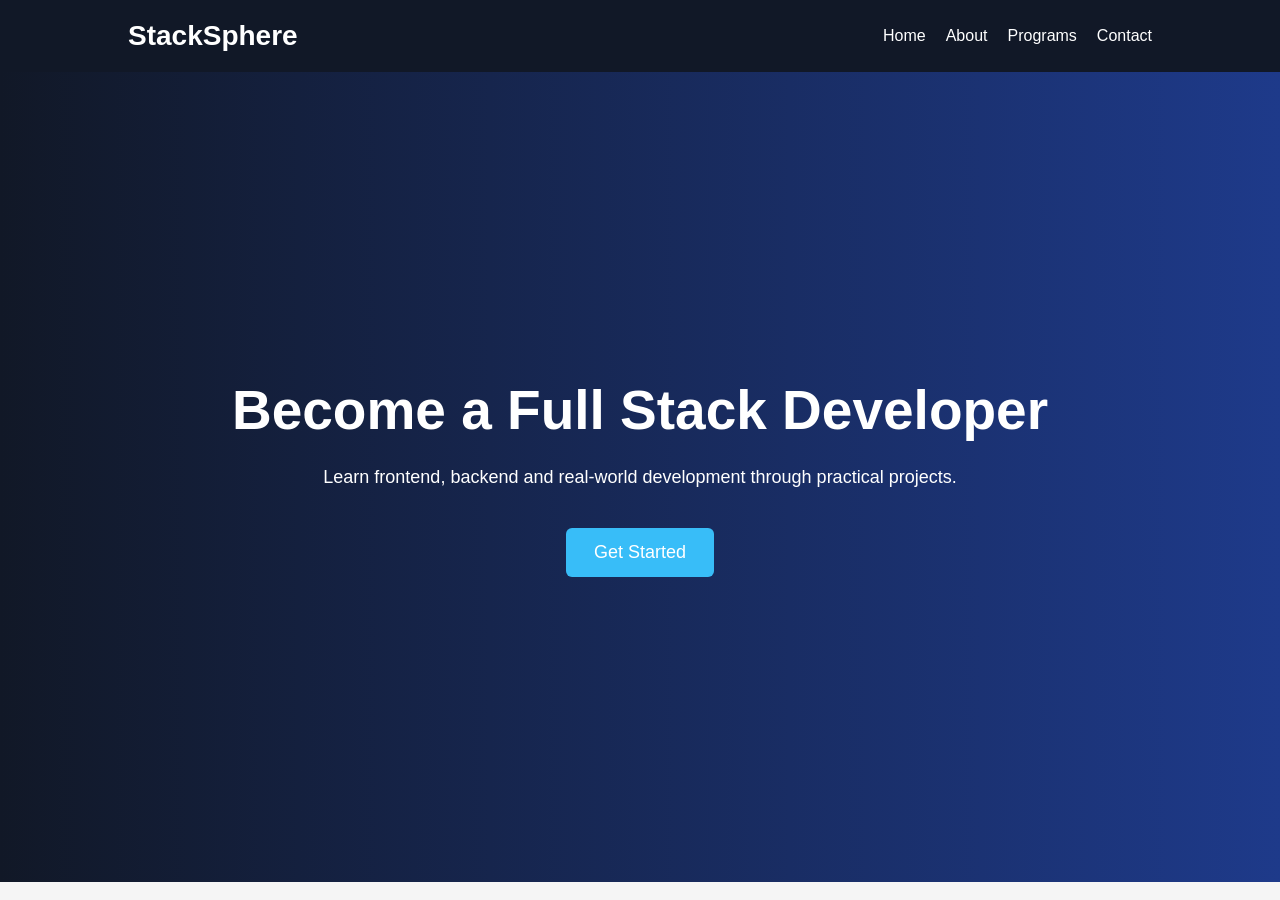
==== project-1/index.html @ 11b7bc64 "Completed hero section and navbar styling" ====
<!DOCTYPE html>
<html lang="en">
<head>
    <meta charset="UTF-8">
    <meta name="viewport" content="width=device-width, initial-scale=1.0">
    <title>StackSphere | Industrial Training</title>

    <link rel="stylesheet" href="css/style.css">
</head>
<body>
    
    <!--NAVBAR-->
    <header>
        <nav class="navbar">
            <h2 class="logo">StackSphere</h2>
            <ul class="nav-links">
                <li><a href="#">Home</a></li>
                <li><a href="#about">About</a></li>
                <li><a href="#programs">Programs</a></li>
                <li><a href="#contact">Contact</a></li>
            </ul>
            <div class="menu-btn">☰</div>
        </nav>
    </header>

    <!--HERO SECTION-->
    <section class="hero">
        <div class="hero-content">
            <h1>Become a Full Stack Developer</h1>
            <p>
                Learn frontend, backend and real-world development through practical projects.
            </p>
            <button>Get Started</button>
        </div>
    </section>
</body>
</html>
---- project-1/css/style.css ----
*{
    margin: 0;
    padding: 0;
    box-sizing: border-box;
    font-family: Arial, sans-serif;
}

body{
    background-color: #f5f5f5;
    color: #000;
}

/*NAVBAR*/
.navbar{
    display: flex;
    justify-content: space-between;
    align-items: center;
    padding: 20px 10%;
    background: #111827;
    color: white;
    position: sticky;
    top: 0;
}

.logo{
    font-size: 28px;
    color: white;
}

.nav-links{
    display: flex;
    list-style: none;
    gap: 20px;
}

.nav-links a{
    color: white;
    text-decoration: none;
    transition: 0.3s;
}

.nav-links a:hover{
    color: #38bdf8;
}

.menu-btn{
    display: none;
    font-size: 30px;
    cursor: pointer;
}

/*HERO SECTION*/

.hero{
    height: 90vh;
    display: flex;
    justify-content: center;
    align-items: center;
    text-align: center;
    background: linear-gradient(to right, #111827, #1e3a8a);
    color: white;
    padding: 20px;
}

.hero-content h1{
    font-size: 55px;
    margin-bottom: 25px;
}

.hero-content p{
    margin-bottom: 20px;
    font-size: 18px;
}

.hero button{
    padding: 14px 28px;
    margin-top: 20px;
    border:none;
    background: #38bdf8;
    color: white;
    border-radius: 6px;
    font-size: 18px;
    cursor: pointer;
    transition: 0.3s;
}

.hero button:hover{
    transform: scale(1.05);
}
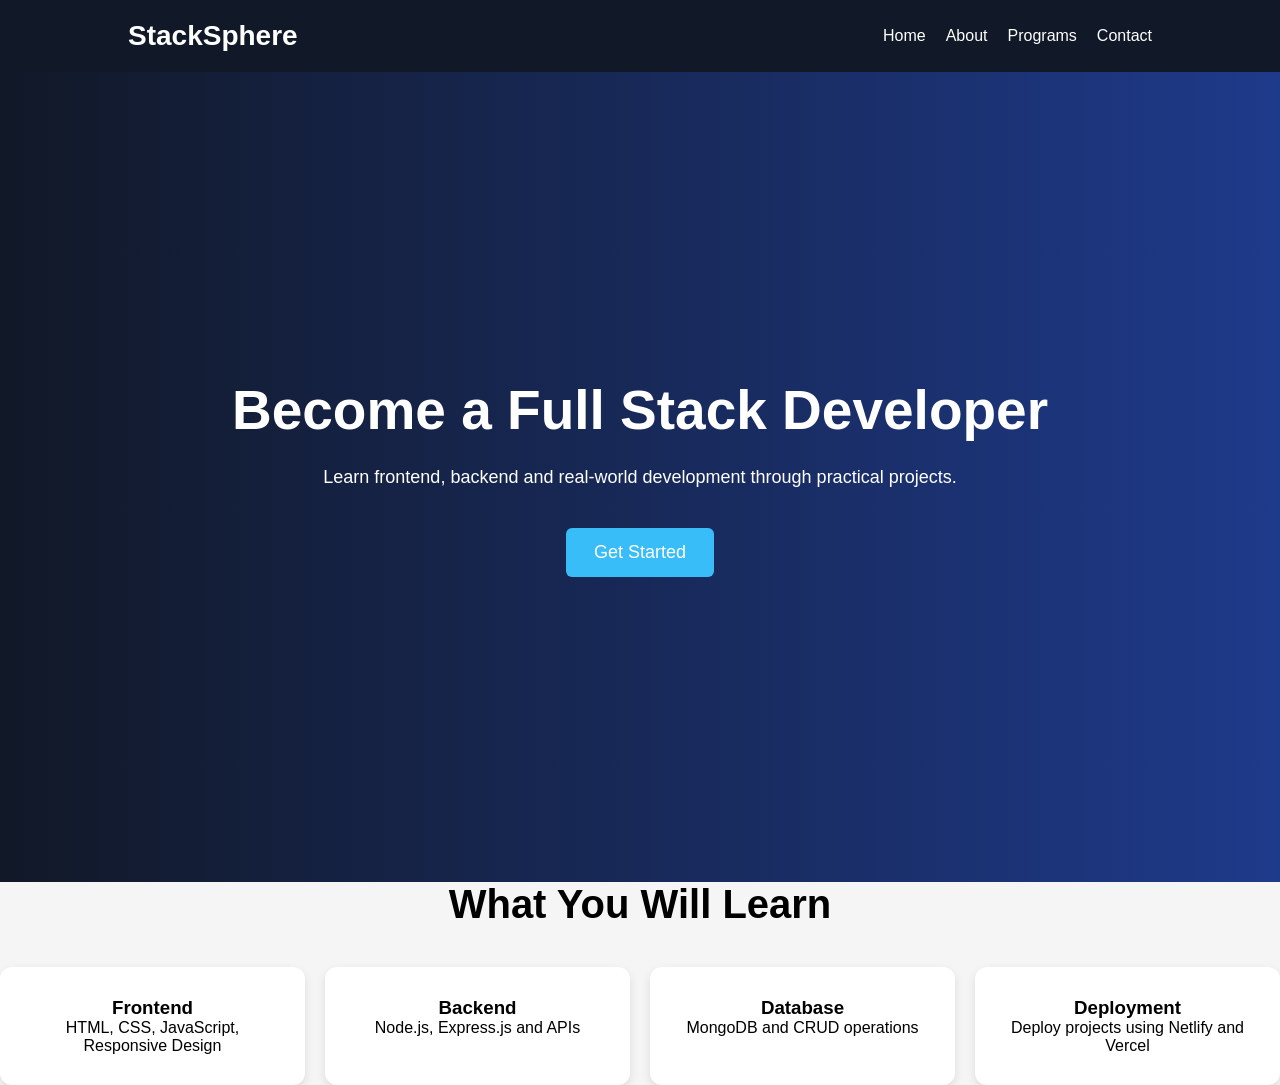
==== commit 42645600: "Added features section with styling" ====
--- a/project-1/index.html
+++ b/project-1/index.html
@@ -33,5 +33,34 @@
             <button>Get Started</button>
         </div>
     </section>
+
+    <!--FEATURES SECTION-->
+    <section class="features">
+
+        <h2>What You Will Learn</h2>
+        <div class="card-container">
+            <div class="card">
+                <h3>Frontend</h3>
+                <p>HTML, CSS, JavaScript, Responsive Design</p>
+            </div>
+
+            <div class="card">
+                <h3>Backend</h3>
+                <p>Node.js, Express.js and APIs</p>
+            </div>
+
+            <div class="card">
+                <h3>Database</h3>
+                <p>MongoDB and CRUD operations</p>
+            </div>
+
+            <div class="card">
+                <h3>Deployment</h3>
+                <p>Deploy projects using Netlify and Vercel</p>
+            </div>
+
+        </div>
+        
+    </section>
 </body>
 </html>
--- a/project-1/css/style.css
+++ b/project-1/css/style.css
@@ -86,4 +86,34 @@
 
 .hero button:hover{
     transform: scale(1.05);
+}
+
+/*FEATURES*/
+
+.features{
+    padding: 80px, 10%;
+    text-align: center;
+}
+
+.features h2{
+    margin-bottom: 40px;
+    font-size: 40px;
+}
+
+.card-container{
+    display: grid;
+    grid-template-columns: repeat(4, 1fr);
+    gap: 20px;
+}
+
+.card{
+    background: white;
+    padding: 30px;
+    border-radius: 12px;
+    transition: 0.3s;
+    box-shadow: 0 4px 10px rgba(0,0,0,0.1);
+}
+
+.card:hover{
+    transform: translateY(-10px);
 }
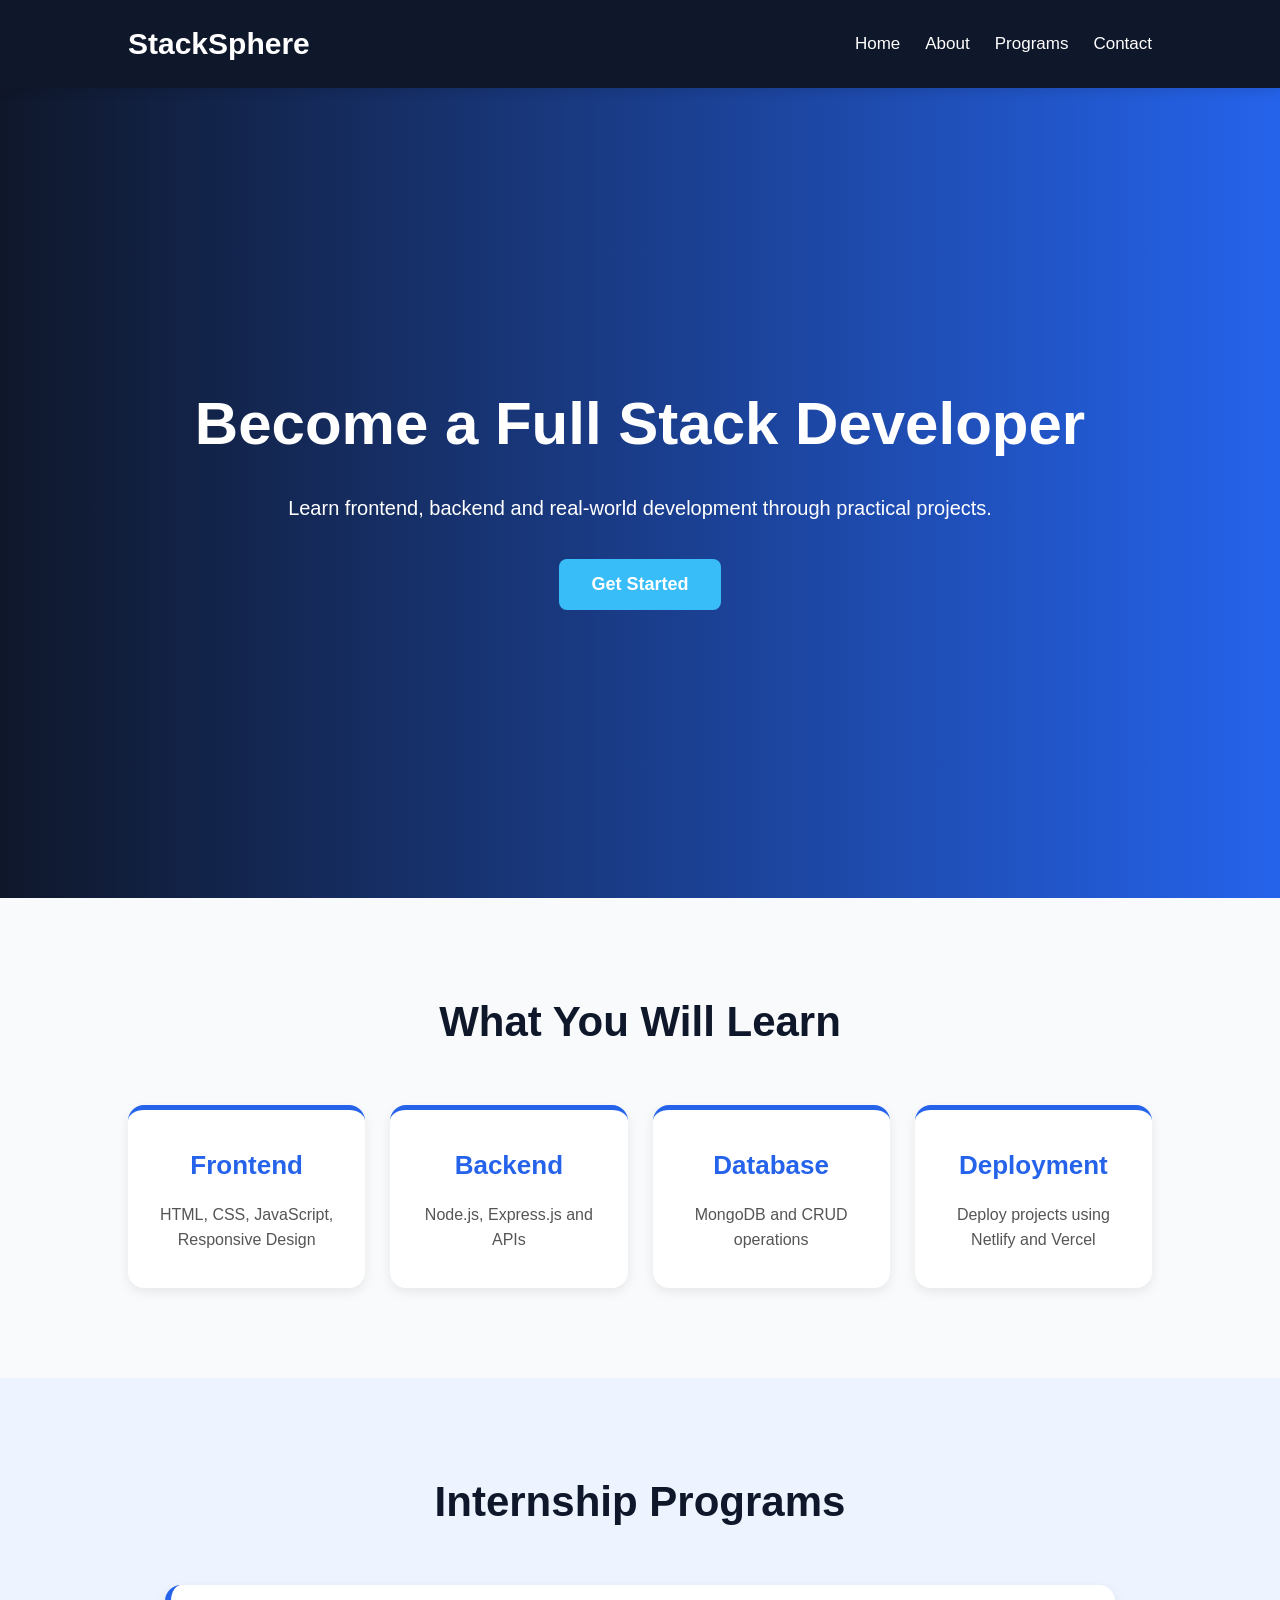
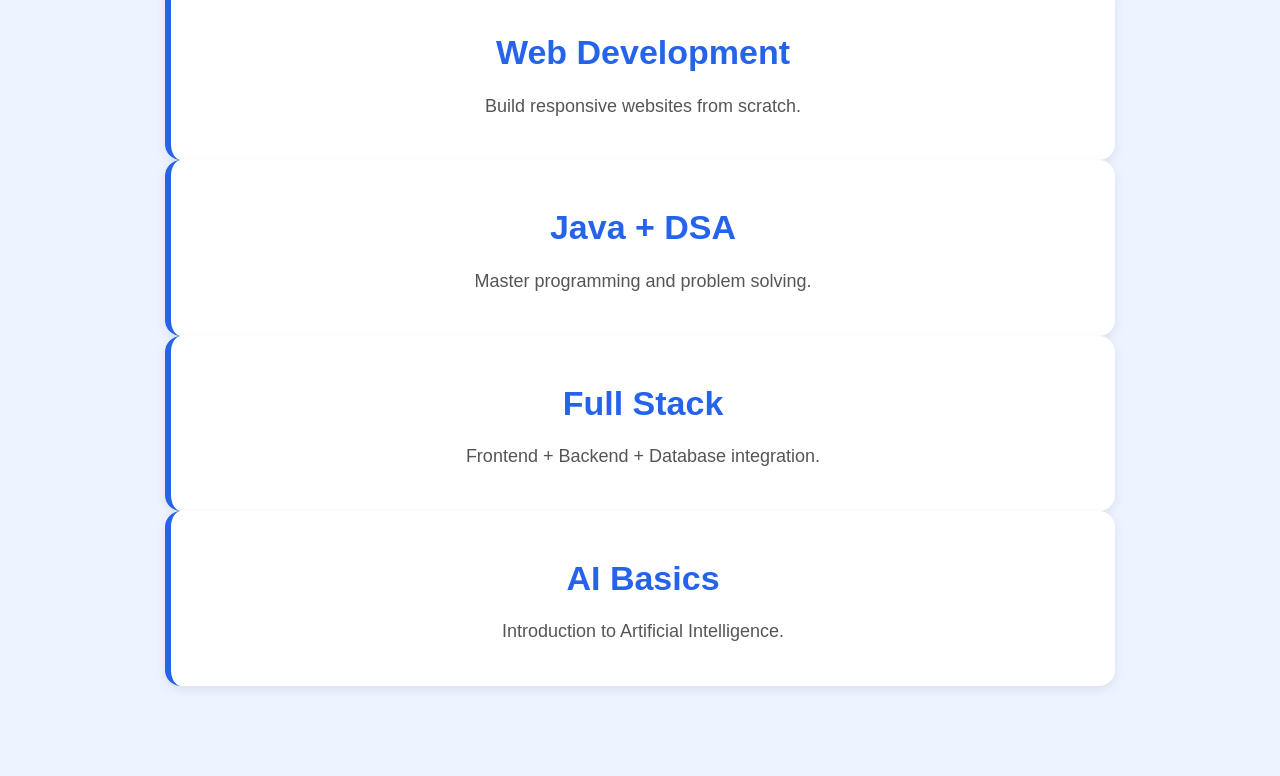
==== commit 68995862: "Improved card styling and programs section design" ====
--- a/project-1/index.html
+++ b/project-1/index.html
@@ -62,5 +62,31 @@
         </div>
         
     </section>
+
+    <!--PROGRAMS SECTION-->
+    <section class="programs" id="programs">
+
+        <h2>Internship Programs</h2>
+        <div class="program-card">
+            <h3>Web Development</h3>
+            <p>Build responsive websites from scratch.</p>
+        </div>
+
+        <div class="program-card">
+            <h3>Java + DSA</h3>
+            <p>Master programming and problem solving.</p>
+        </div>
+
+        <div class="program-card">
+            <h3>Full Stack</h3>
+            <p>Frontend + Backend + Database integration.</p>
+        </div>
+
+        <div class="program-card">
+            <h3>AI Basics</h3>
+            <p>Introduction to Artificial Intelligence.</p>
+        </div>
+        
+    </section>
 </body>
 </html>
--- a/project-1/css/style.css
+++ b/project-1/css/style.css
@@ -3,40 +3,47 @@
     padding: 0;
     box-sizing: border-box;
     font-family: Arial, sans-serif;
+    scroll-behavior: smooth;
 }
 
 body{
-    background-color: #f5f5f5;
-    color: #000;
+    background: #f4f7fb;
+    color: #111827;
+    line-height: 1.6;
 }
 
-/*NAVBAR*/
+
+/* NAVBAR */
+
 .navbar{
     display: flex;
     justify-content: space-between;
     align-items: center;
     padding: 20px 10%;
-    background: #111827;
+    background: #0f172a;
     color: white;
     position: sticky;
     top: 0;
+    z-index: 1000;
+    box-shadow: 0 4px 10px rgba(0,0,0,0.1);
 }
 
 .logo{
-    font-size: 28px;
-    color: white;
+    font-size: 30px;
+    font-weight: bold;
 }
 
 .nav-links{
     display: flex;
     list-style: none;
-    gap: 20px;
+    gap: 25px;
 }
 
 .nav-links a{
     color: white;
     text-decoration: none;
     transition: 0.3s;
+    font-size: 17px;
 }
 
 .nav-links a:hover{
@@ -49,7 +56,8 @@
     cursor: pointer;
 }
 
-/*HERO SECTION*/
+
+/* HERO SECTION */
 
 .hero{
     height: 90vh;
@@ -57,63 +65,128 @@
     justify-content: center;
     align-items: center;
     text-align: center;
-    background: linear-gradient(to right, #111827, #1e3a8a);
+    background: linear-gradient(to right, #0f172a, #2563eb);
     color: white;
     padding: 20px;
 }
 
 .hero-content h1{
-    font-size: 55px;
-    margin-bottom: 25px;
+    font-size: 60px;
+    margin-bottom: 20px;
 }
 
 .hero-content p{
-    margin-bottom: 20px;
-    font-size: 18px;
+    font-size: 20px;
+    margin-bottom: 35px;
 }
 
 .hero button{
-    padding: 14px 28px;
-    margin-top: 20px;
-    border:none;
+    padding: 15px 32px;
+    border: none;
     background: #38bdf8;
     color: white;
-    border-radius: 6px;
+    border-radius: 8px;
     font-size: 18px;
     cursor: pointer;
     transition: 0.3s;
+    font-weight: bold;
 }
 
 .hero button:hover{
-    transform: scale(1.05);
+    transform: translateY(-3px);
+    background: #0ea5e9;
 }
 
-/*FEATURES*/
+
+/* FEATURES */
 
 .features{
-    padding: 80px, 10%;
+    padding: 90px 10%;
+    background: #f8fafc;
     text-align: center;
 }
 
 .features h2{
-    margin-bottom: 40px;
-    font-size: 40px;
+    margin-bottom: 50px;
+    font-size: 42px;
+    color: #0f172a;
 }
 
 .card-container{
     display: grid;
     grid-template-columns: repeat(4, 1fr);
-    gap: 20px;
+    gap: 25px;
 }
 
 .card{
     background: white;
-    padding: 30px;
-    border-radius: 12px;
+    padding: 35px 25px;
+    border-radius: 16px;
     transition: 0.3s;
-    box-shadow: 0 4px 10px rgba(0,0,0,0.1);
+    box-shadow: 0 4px 12px rgba(0,0,0,0.08);
+    border-top: 5px solid #2563eb;
 }
 
 .card:hover{
     transform: translateY(-10px);
+    box-shadow: 0 12px 24px rgba(37,99,235,0.15);
+}
+
+.card h3{
+    margin-bottom: 15px;
+    color: #2563eb;
+    font-size: 26px;
+}
+
+.card p{
+    color: #555;
+}
+
+
+/* PROGRAMS */
+
+.programs{
+    padding: 90px 10%;
+    background: #eef4ff;
+    text-align: center;
+}
+
+.programs h2{
+    margin-bottom: 50px;
+    font-size: 42px;
+    color: #0f172a;
+}
+
+.program-container{
+    display: flex;
+    flex-direction: column;
+    gap: 30px;
+}
+
+.program-card{
+    background: white;
+    padding: 40px 25px;
+    border-radius: 16px;
+    transition: 0.3s;
+    box-shadow: 0 4px 12px rgba(0,0,0,0.08);
+    border-left: 6px solid #2563eb;
+    max-width: 950px;
+    width: 100%;
+    margin: auto;
+}
+
+.program-card:hover{
+    transform: translateY(-8px);
+    box-shadow: 0 12px 24px rgba(37,99,235,0.15);
+}
+
+.program-card h3{
+    font-size: 34px;
+    margin-bottom: 12px;
+    color: #2563eb;
+}
+
+.program-card p{
+    color: #555;
+    font-size: 18px;
 }
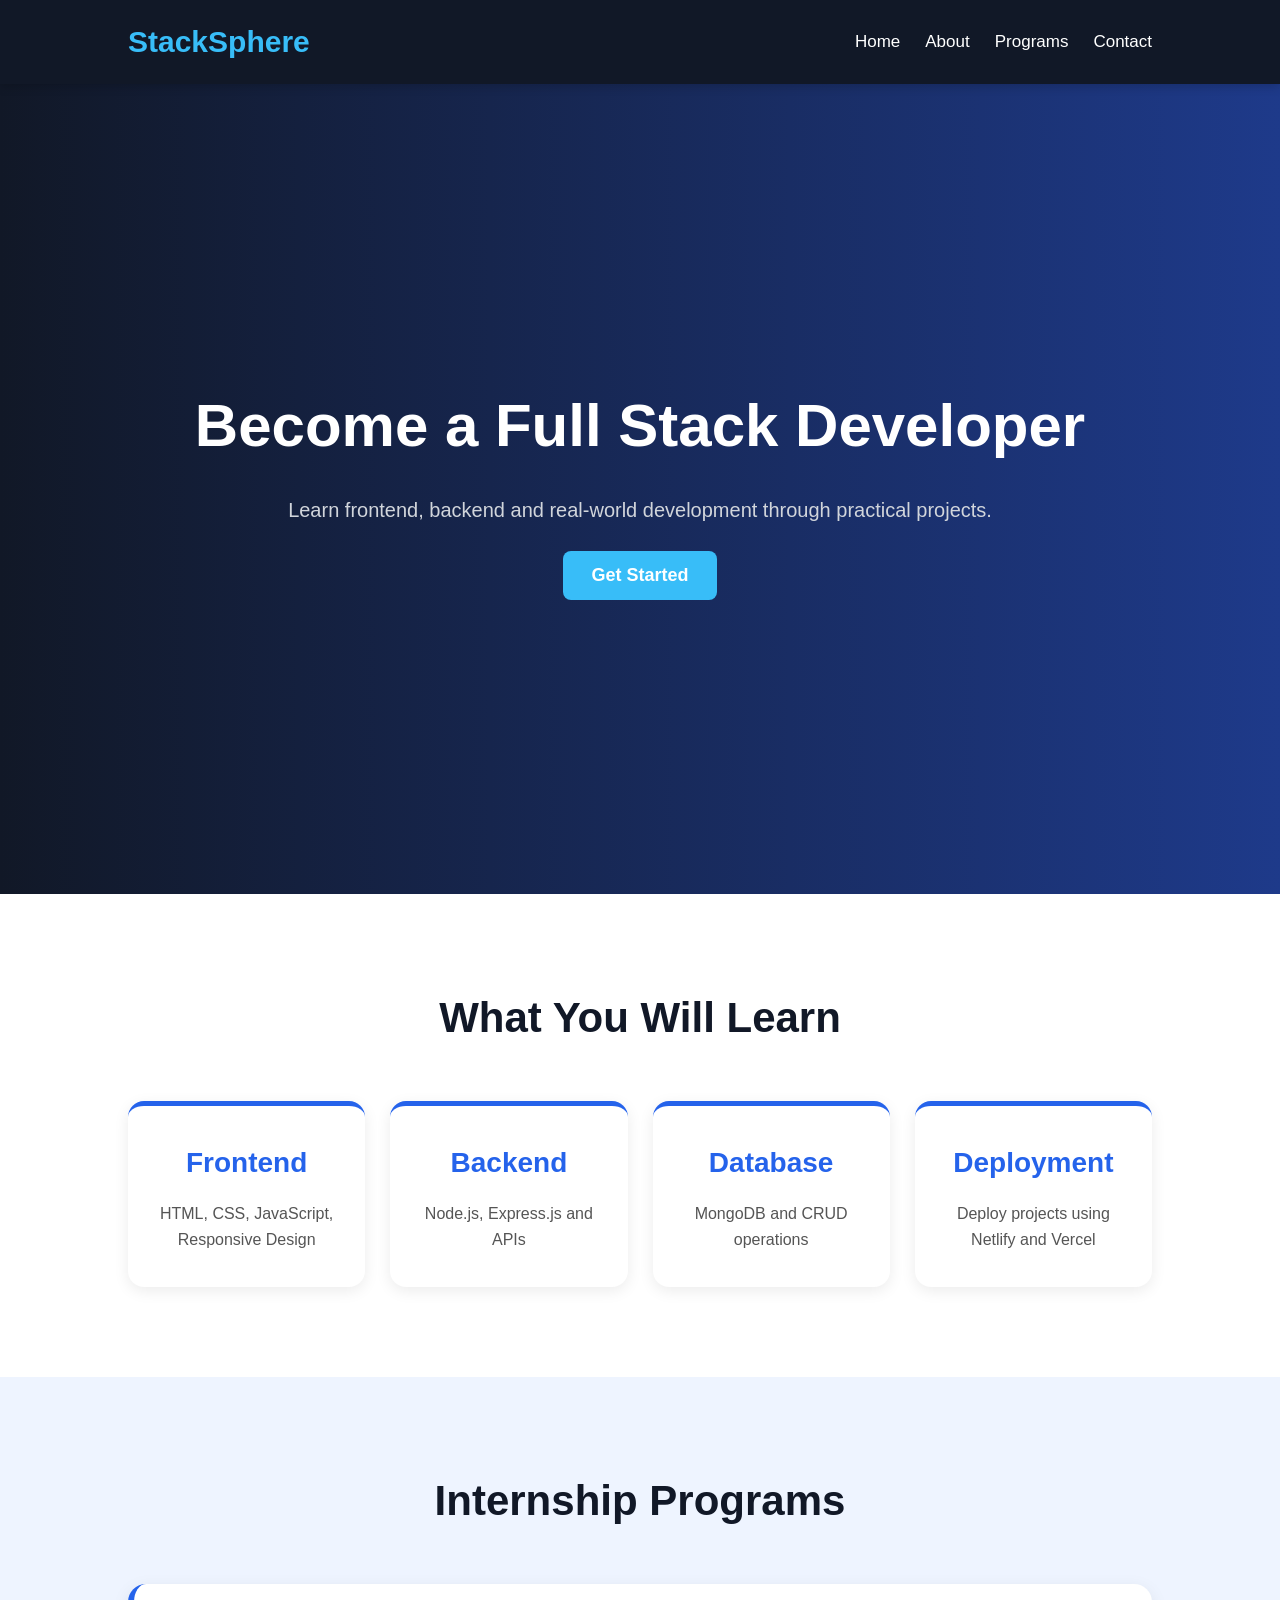
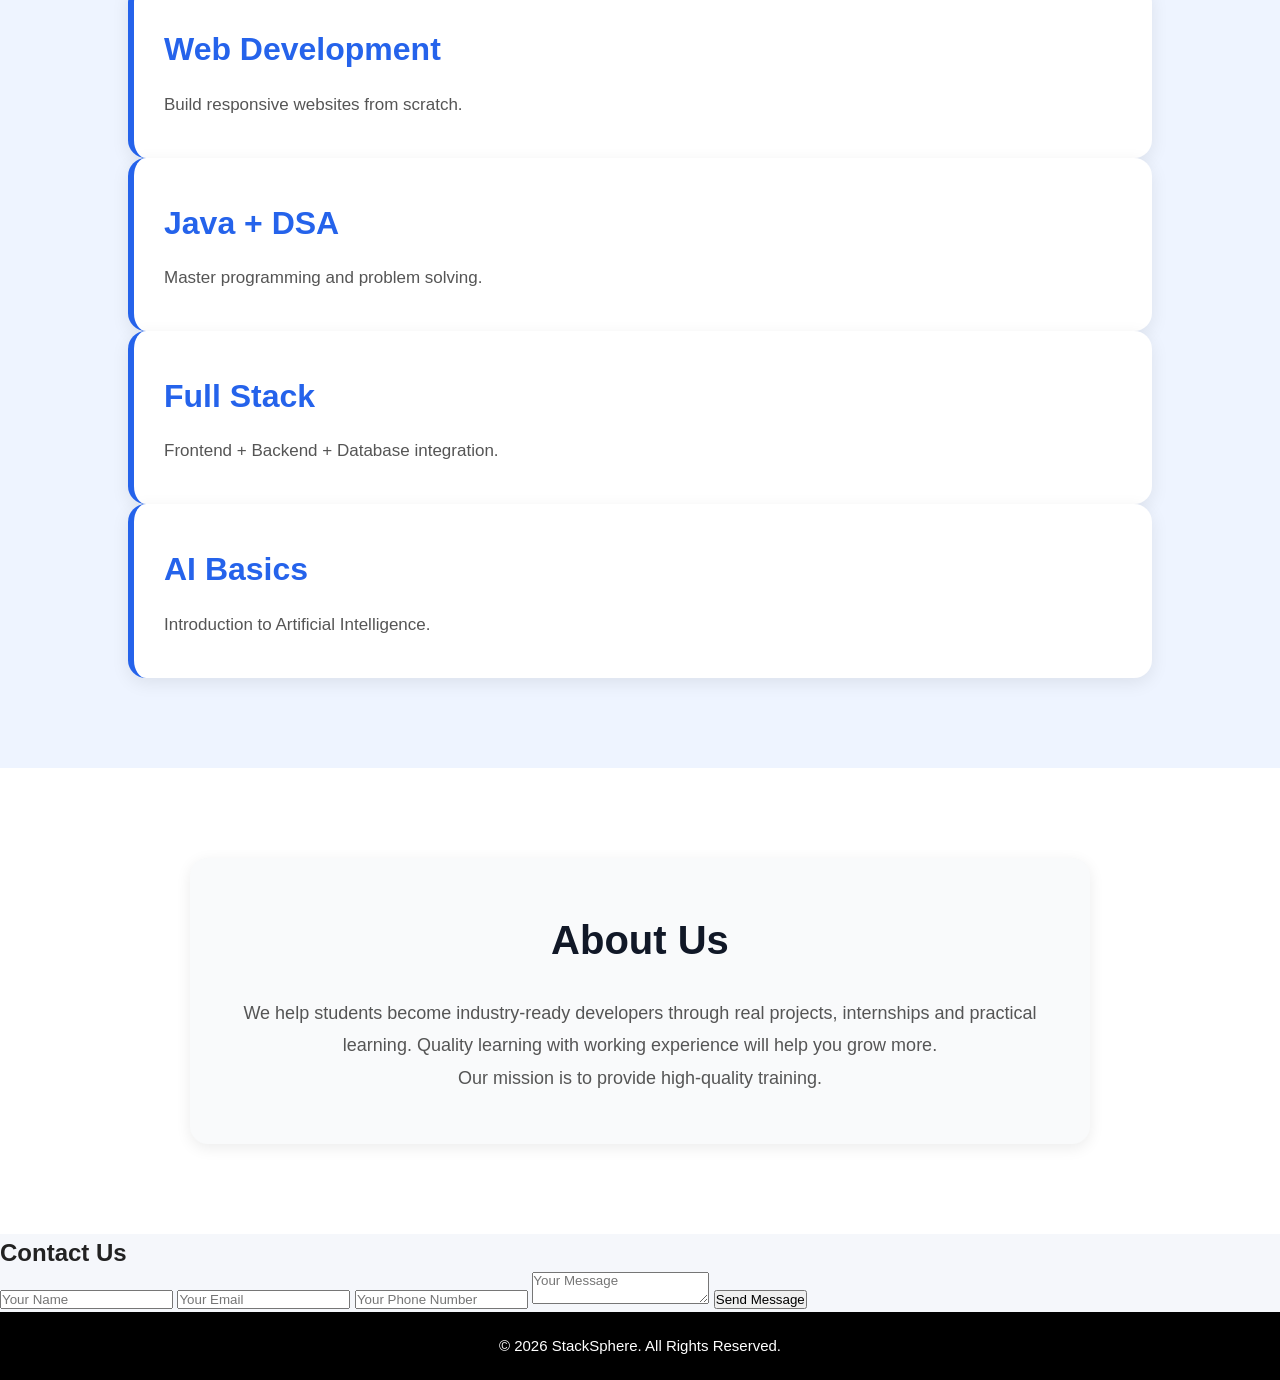
==== commit f9002c9a: "Added responsive sections and styling for website" ====
--- a/project-1/index.html
+++ b/project-1/index.html
@@ -88,5 +88,38 @@
         </div>
         
     </section>
+
+    <!--ABOUT SECTION-->
+
+    <section class="about" id="about">
+        <div class="about-content">
+        <h2>About Us</h2>
+        <p>
+            We help students become industry-ready developers through real projects, internships and practical learning. Quality learning with working experience will help you grow more. <br>
+            Our mission is to provide high-quality training.        </p>
+    </div>
+    </section>
+
+    <!--CONTACT SECTION-->
+
+    <section="contact" id="contact">
+        <h2>Contact Us</h2>
+        <form id="contactForm">
+            <input type="text" placeholder="Your Name" required>
+            <input type="email" placeholder="Your Email" required>
+            <input type="tel" placeholder="Your Phone Number" required>
+            <textarea placeholder="Your Message"></textarea>
+            <button type="submit">Send Message</button>
+        </form>
+    </section>
+
+    <!--FOOTER-->
+
+    <footer>
+        <p>© 2026 StackSphere. All Rights Reserved.</p>
+    </footer>
+
+    <script src="js/script.js"></script>
+
 </body>
 </html>
--- a/project-1/css/style.css
+++ b/project-1/css/style.css
@@ -7,8 +7,8 @@
 }
 
 body{
-    background: #f4f7fb;
-    color: #111827;
+    background: #f5f7fb;
+    color: #222;
     line-height: 1.6;
 }
 
@@ -19,18 +19,19 @@
     display: flex;
     justify-content: space-between;
     align-items: center;
-    padding: 20px 10%;
-    background: #0f172a;
+    padding: 18px 10%;
+    background: #111827;
     color: white;
     position: sticky;
     top: 0;
     z-index: 1000;
-    box-shadow: 0 4px 10px rgba(0,0,0,0.1);
+    box-shadow: 0 2px 10px rgba(0,0,0,0.2);
 }
 
 .logo{
     font-size: 30px;
     font-weight: bold;
+    color: #38bdf8;
 }
 
 .nav-links{
@@ -42,8 +43,8 @@
 .nav-links a{
     color: white;
     text-decoration: none;
-    transition: 0.3s;
     font-size: 17px;
+    transition: 0.3s;
 }
 
 .nav-links a:hover{
@@ -65,7 +66,7 @@
     justify-content: center;
     align-items: center;
     text-align: center;
-    background: linear-gradient(to right, #0f172a, #2563eb);
+    background: linear-gradient(to right, #111827, #1e3a8a);
     color: white;
     padding: 20px;
 }
@@ -77,11 +78,12 @@
 
 .hero-content p{
     font-size: 20px;
-    margin-bottom: 35px;
+    margin-bottom: 25px;
+    color: #d1d5db;
 }
 
 .hero button{
-    padding: 15px 32px;
+    padding: 14px 28px;
     border: none;
     background: #38bdf8;
     color: white;
@@ -93,7 +95,7 @@
 }
 
 .hero button:hover{
-    transform: translateY(-3px);
+    transform: scale(1.05);
     background: #0ea5e9;
 }
 
@@ -102,14 +104,14 @@
 
 .features{
     padding: 90px 10%;
-    background: #f8fafc;
-    text-align: center;
+    text-align: center;
+    background: white;
 }
 
 .features h2{
     margin-bottom: 50px;
     font-size: 42px;
-    color: #0f172a;
+    color: #111827;
 }
 
 .card-container{
@@ -123,23 +125,23 @@
     padding: 35px 25px;
     border-radius: 16px;
     transition: 0.3s;
-    box-shadow: 0 4px 12px rgba(0,0,0,0.08);
+    box-shadow: 0 4px 15px rgba(0,0,0,0.08);
     border-top: 5px solid #2563eb;
-}
-
-.card:hover{
-    transform: translateY(-10px);
-    box-shadow: 0 12px 24px rgba(37,99,235,0.15);
 }
 
 .card h3{
     margin-bottom: 15px;
     color: #2563eb;
-    font-size: 26px;
+    font-size: 28px;
 }
 
 .card p{
     color: #555;
+}
+
+.card:hover{
+    transform: translateY(-10px);
+    box-shadow: 0 10px 25px rgba(0,0,0,0.15);
 }
 
 
@@ -152,41 +154,205 @@
 }
 
 .programs h2{
+    font-size: 42px;
     margin-bottom: 50px;
-    font-size: 42px;
-    color: #0f172a;
+    color: #111827;
 }
 
 .program-container{
+    display: grid;
+    grid-template-columns: repeat(2, 1fr);
+    gap: 30px;
+}
+
+.program-card{
+    background: white;
+    padding: 40px 30px;
+    border-radius: 18px;
+    box-shadow: 0 5px 18px rgba(0,0,0,0.08);
+    transition: 0.3s;
+    border-left: 6px solid #2563eb;
+    text-align: left;
+}
+
+.program-card h3{
+    font-size: 32px;
+    color: #2563eb;
+    margin-bottom: 15px;
+}
+
+.program-card p{
+    font-size: 17px;
+    color: #555;
+}
+
+.program-card:hover{
+    transform: translateY(-8px);
+    box-shadow: 0 10px 30px rgba(0,0,0,0.15);
+}
+
+
+/* ABOUT */
+
+.about{
+    padding: 90px 10%;
+    background: white;
+    text-align: center;
+}
+
+.about-content{
+    max-width: 900px;
+    margin: auto;
+    background: #f9fafb;
+    padding: 50px;
+    border-radius: 18px;
+    box-shadow: 0 4px 15px rgba(0,0,0,0.08);
+}
+
+.about h2{
+    margin-bottom: 25px;
+    font-size: 40px;
+    color: #111827;
+}
+
+.about p{
+    font-size: 18px;
+    color: #555;
+    line-height: 1.8;
+}
+
+
+/* CONTACT */
+
+.contact{
+    padding: 90px 10%;
+    background: linear-gradient(to right, #111827, #1e3a8a);
+    color: white;
+    text-align: center;
+}
+
+.contact h2{
+    font-size: 40px;
+    margin-bottom: 15px;
+}
+
+.contact p{
+    color: #d1d5db;
+}
+
+.contact form{
+    max-width: 650px;
+    margin: 40px auto 0;
     display: flex;
     flex-direction: column;
-    gap: 30px;
-}
-
-.program-card{
-    background: white;
-    padding: 40px 25px;
-    border-radius: 16px;
-    transition: 0.3s;
-    box-shadow: 0 4px 12px rgba(0,0,0,0.08);
-    border-left: 6px solid #2563eb;
-    max-width: 950px;
-    width: 100%;
-    margin: auto;
-}
-
-.program-card:hover{
-    transform: translateY(-8px);
-    box-shadow: 0 12px 24px rgba(37,99,235,0.15);
-}
-
-.program-card h3{
-    font-size: 34px;
-    margin-bottom: 12px;
-    color: #2563eb;
-}
-
-.program-card p{
-    color: #555;
-    font-size: 18px;
+    gap: 20px;
+    background: white;
+    padding: 40px;
+    border-radius: 18px;
+    box-shadow: 0 5px 20px rgba(0,0,0,0.25);
+}
+
+.contact input,
+.contact textarea{
+    padding: 16px;
+    border: 1px solid #d1d5db;
+    border-radius: 8px;
+    font-size: 16px;
+    outline: none;
+    transition: 0.3s;
+}
+
+.contact input:focus,
+.contact textarea:focus{
+    border-color: #2563eb;
+    box-shadow: 0 0 8px rgba(37,99,235,0.3);
+}
+
+.contact textarea{
+    min-height: 140px;
+    resize: none;
+}
+
+.contact button{
+    padding: 15px;
+    border: none;
+    background: #2563eb;
+    color: white;
+    border-radius: 8px;
+    cursor: pointer;
+    font-size: 17px;
+    font-weight: bold;
+    transition: 0.3s;
+}
+
+.contact button:hover{
+    background: #1d4ed8;
+}
+
+
+/* FOOTER */
+
+footer{
+    background: #000;
+    color: white;
+    text-align: center;
+    padding: 22px;
+    font-size: 15px;
+}
+
+
+/* RESPONSIVE DESIGN */
+
+@media(max-width: 900px){
+
+    .card-container,
+    .program-container{
+        grid-template-columns: 1fr 1fr;
+    }
+
+}
+
+
+@media(max-width: 768px){
+
+    .nav-links{
+        display: none;
+        flex-direction: column;
+        background: #111827;
+        position: absolute;
+        top: 70px;
+        right: 20px;
+        padding: 20px;
+        border-radius: 10px;
+    }
+
+    .nav-links.active{
+        display: flex;
+    }
+
+    .menu-btn{
+        display: block;
+    }
+
+    .hero-content h1{
+        font-size: 42px;
+    }
+
+    .hero-content p{
+        font-size: 18px;
+    }
+
+    .card-container,
+    .program-container{
+        grid-template-columns: 1fr;
+    }
+
+    .about-content{
+        padding: 30px;
+    }
+
+    .contact form{
+        padding: 25px;
+    }
+
 }
